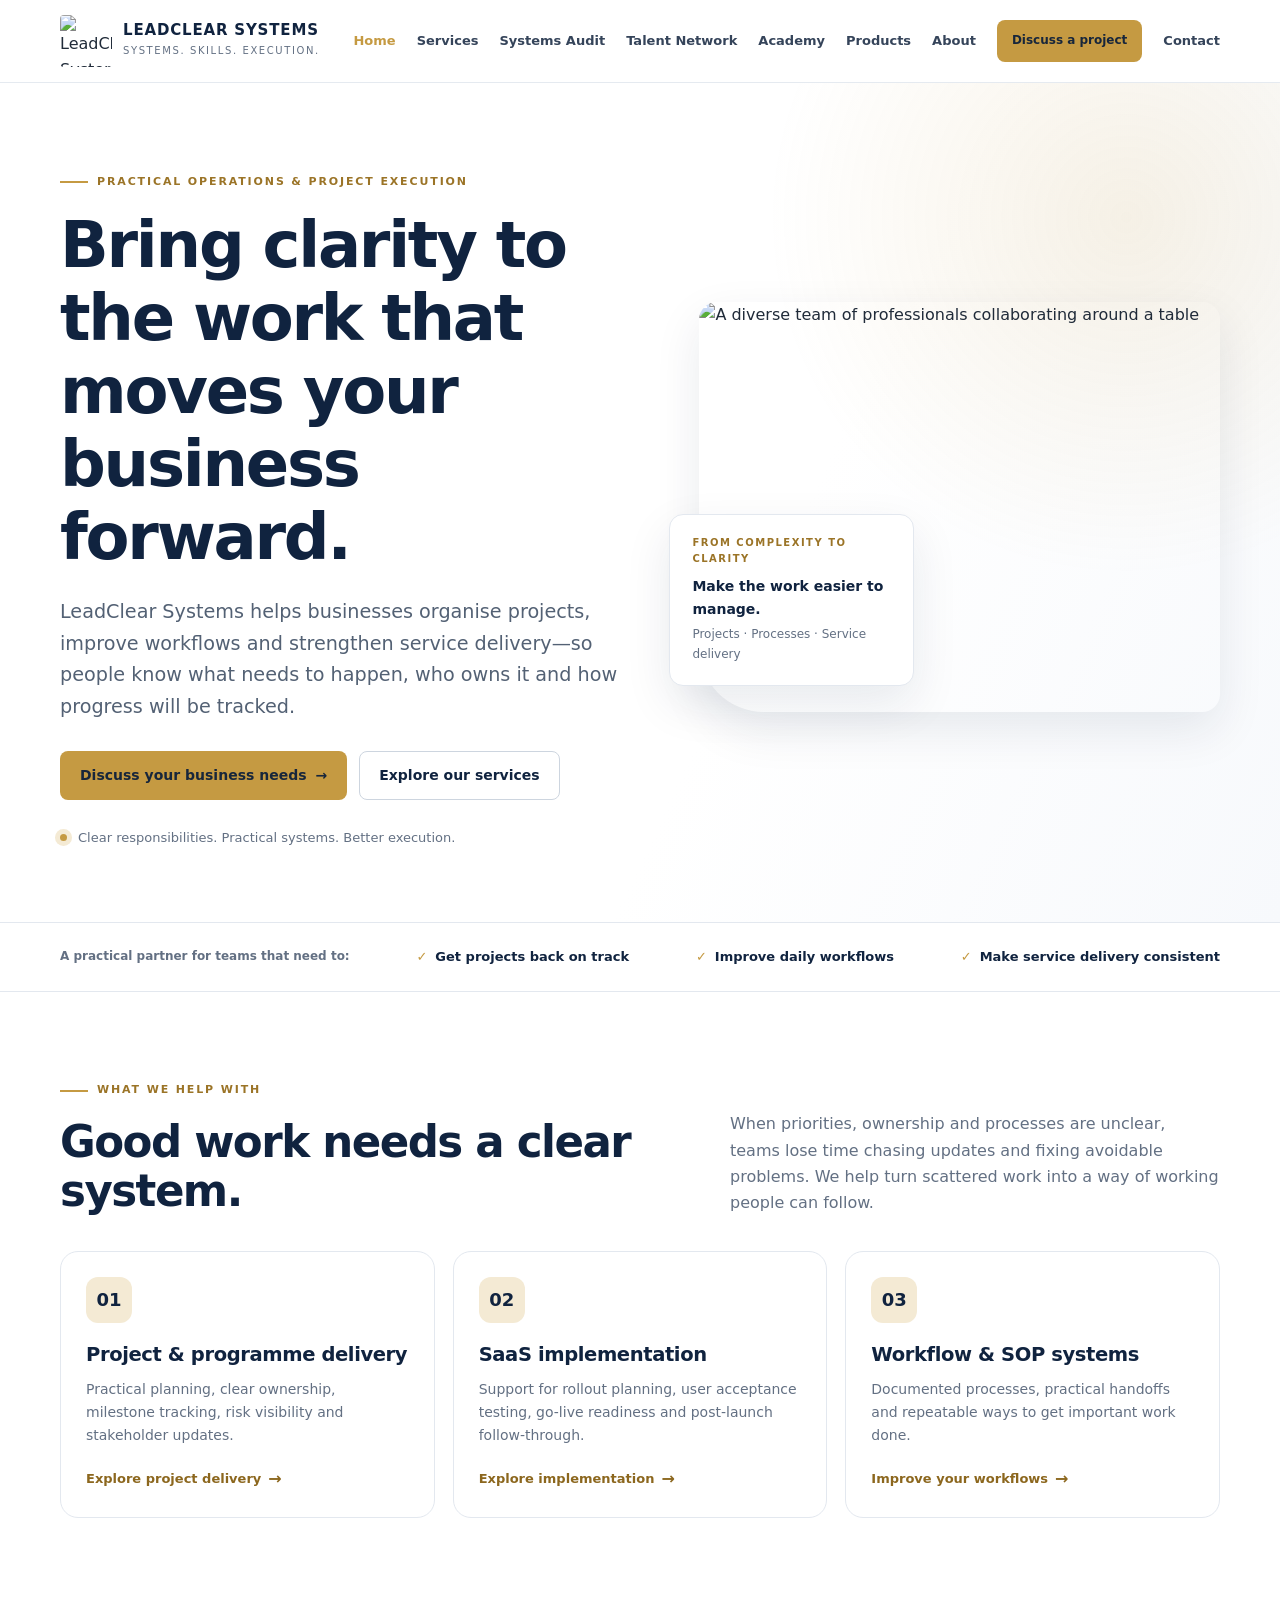
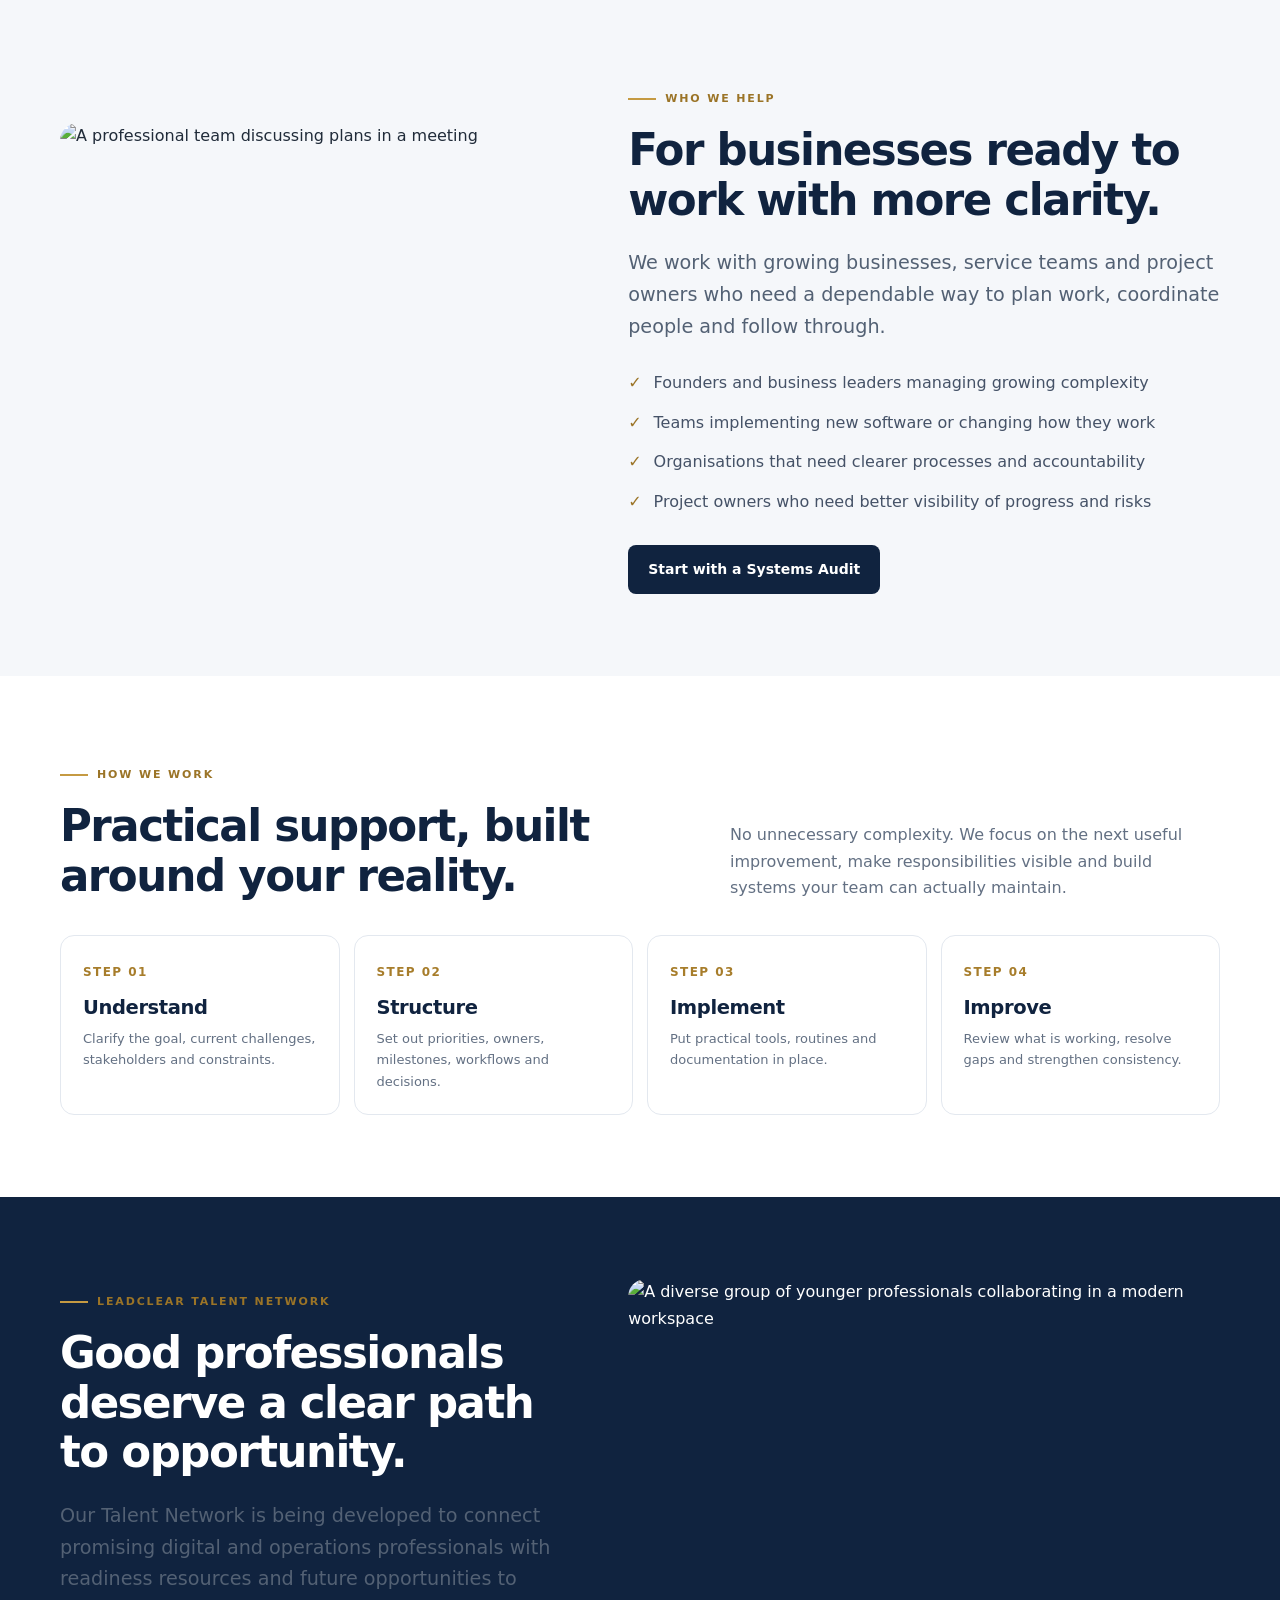
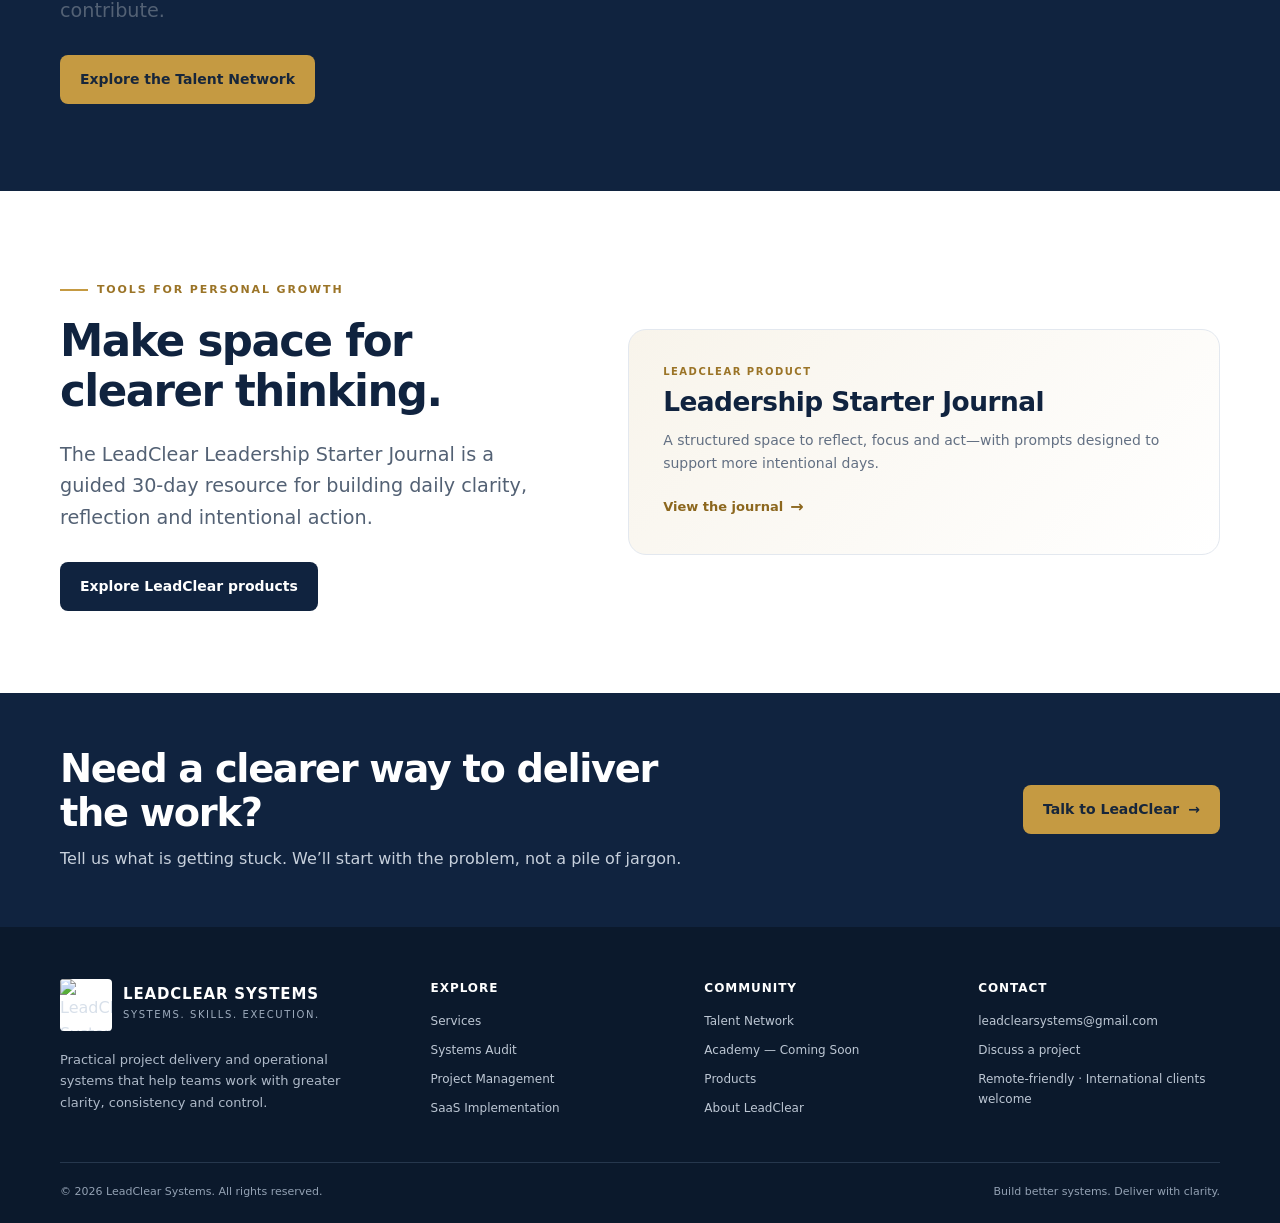
==== index.html @ c1c88829 "Add files via upload" ====
<!doctype html>
<html lang="en">
<head>
  <meta charset="utf-8">
  <meta name="viewport" content="width=device-width, initial-scale=1">
  <meta name="description" content="LeadClear Systems helps businesses bring clarity to projects, workflows and service delivery.">
  <meta name="theme-color" content="#10233f">
  <title>Home | LeadClear Systems</title>
  <link rel="preconnect" href="https://images.unsplash.com">
  <link rel="stylesheet" href="styles.css">

</head>
<body>
<a class="skip-link" href="#main">Skip to content</a>
<header class="site-header">
  <div class="container nav-wrap">
    <a class="brand" href="index.html" aria-label="LeadClear Systems home">
      <img class="brand-logo" src="assets/LeadClear_LC_Gold_Exact.png" alt="LeadClear Systems gold LC logo"><span><span class="brand-name">LEADCLEAR SYSTEMS</span><span class="brand-tag">Systems. Skills. Execution.</span></span>
    </a>
    <button class="nav-toggle" aria-expanded="false" aria-label="Open navigation menu">Menu ☰</button>
    <nav class="nav-links" aria-label="Main navigation"><a href="index.html" aria-current="page">Home</a><a href="services.html">Services</a><a href="systems-audit.html">Systems Audit</a><a href="talent-network.html">Talent Network</a><a href="academy.html">Academy</a><a href="products.html">Products</a><a href="about.html">About</a><a class="btn btn-primary btn-small" href="contact.html">Discuss a project</a><a href="contact.html">Contact</a></nav>
  </div>
</header>
<main id="main">

<section class="hero">
  <div class="container hero-grid">
    <div>
      <span class="eyebrow">Practical operations & project execution</span>
      <h1>Bring clarity to the work that moves your business forward.</h1>
      <p class="lead">LeadClear Systems helps businesses organise projects, improve workflows and strengthen service delivery—so people know what needs to happen, who owns it and how progress will be tracked.</p>
      <div class="hero-actions"><a class="btn btn-primary" href="contact.html">Discuss your business needs <span>→</span></a><a class="btn btn-outline" href="services.html">Explore our services</a></div>
      <div class="hero-note"><span></span> Clear responsibilities. Practical systems. Better execution.</div>
    </div>
    <div class="hero-visual">
      <img class="hero-photo" src="https://images.unsplash.com/photo-1521737711867-e3b97375f902?auto=format&fit=crop&w=1200&q=85" alt="A diverse team of professionals collaborating around a table">
      <div class="visual-card"><div class="visual-kicker">From complexity to clarity</div><strong>Make the work easier to manage.</strong><span>Projects · Processes · Service delivery</span></div>
    </div>
  </div>
</section>
<section class="trust-strip"><div class="container trust-inner"><span class="trust-label">A practical partner for teams that need to:</span><span class="trust-item">Get projects back on track</span><span class="trust-item">Improve daily workflows</span><span class="trust-item">Make service delivery consistent</span></div></section>
<section class="section"><div class="container">
  <div class="section-heading"><div><span class="eyebrow">What we help with</span><h2>Good work needs a clear system.</h2></div><p>When priorities, ownership and processes are unclear, teams lose time chasing updates and fixing avoidable problems. We help turn scattered work into a way of working people can follow.</p></div>
  <div class="card-grid">
    <article class="card"><div class="card-icon">01</div><h3>Project & programme delivery</h3><p>Practical planning, clear ownership, milestone tracking, risk visibility and stakeholder updates.</p><a class="text-link" href="project-management.html">Explore project delivery</a></article>
    <article class="card"><div class="card-icon">02</div><h3>SaaS implementation</h3><p>Support for rollout planning, user acceptance testing, go-live readiness and post-launch follow-through.</p><a class="text-link" href="saas-implementation.html">Explore implementation</a></article>
    <article class="card"><div class="card-icon">03</div><h3>Workflow & SOP systems</h3><p>Documented processes, practical handoffs and repeatable ways to get important work done.</p><a class="text-link" href="sop-workflow-systems.html">Improve your workflows</a></article>
  </div>
</div></section>
<section class="section section-soft"><div class="container split">
  <div><img class="split-photo" src="https://images.unsplash.com/photo-1552664730-d307ca884978?auto=format&fit=crop&w=1100&q=85" alt="A professional team discussing plans in a meeting"></div>
  <div><span class="eyebrow">Who we help</span><h2>For businesses ready to work with more clarity.</h2><p class="lead">We work with growing businesses, service teams and project owners who need a dependable way to plan work, coordinate people and follow through.</p>
    <ul class="check-list"><li>Founders and business leaders managing growing complexity</li><li>Teams implementing new software or changing how they work</li><li>Organisations that need clearer processes and accountability</li><li>Project owners who need better visibility of progress and risks</li></ul>
    <a class="btn btn-dark" href="systems-audit.html">Start with a Systems Audit</a>
  </div>
</div></section>
<section class="section"><div class="container">
  <div class="section-heading"><div><span class="eyebrow">How we work</span><h2>Practical support, built around your reality.</h2></div><p>No unnecessary complexity. We focus on the next useful improvement, make responsibilities visible and build systems your team can actually maintain.</p></div>
  <div class="process-grid">
    <div class="process-step"><span class="num">STEP 01</span><h3>Understand</h3><p>Clarify the goal, current challenges, stakeholders and constraints.</p></div>
    <div class="process-step"><span class="num">STEP 02</span><h3>Structure</h3><p>Set out priorities, owners, milestones, workflows and decisions.</p></div>
    <div class="process-step"><span class="num">STEP 03</span><h3>Implement</h3><p>Put practical tools, routines and documentation in place.</p></div>
    <div class="process-step"><span class="num">STEP 04</span><h3>Improve</h3><p>Review what is working, resolve gaps and strengthen consistency.</p></div>
  </div>
</div></section>
<section class="section section-dark"><div class="container split">
  <div><span class="eyebrow">LeadClear Talent Network</span><h2>Good professionals deserve a clear path to opportunity.</h2><p class="lead">Our Talent Network is being developed to connect promising digital and operations professionals with readiness resources and future opportunities to contribute.</p><a class="btn btn-primary" href="talent-network.html">Explore the Talent Network</a></div>
  <div><img class="split-photo" style="border-radius:18px 18px 60px 18px" src="https://images.unsplash.com/photo-1522071820081-009f0129c71c?auto=format&fit=crop&w=1100&q=85" alt="A diverse group of younger professionals collaborating in a modern workspace"></div>
</div></section>
<section class="section"><div class="container split">
  <div><span class="eyebrow">Tools for personal growth</span><h2>Make space for clearer thinking.</h2><p class="lead">The LeadClear Leadership Starter Journal is a guided 30-day resource for building daily clarity, reflection and intentional action.</p><a class="btn btn-dark" href="products.html">Explore LeadClear products</a></div>
  <div class="card" style="padding:34px;background:linear-gradient(135deg,#f8f4eb,#fff);"><div class="visual-kicker">LeadClear product</div><h3 style="font-size:1.65rem;margin-bottom:12px">Leadership Starter Journal</h3><p>A structured space to reflect, focus and act—with prompts designed to support more intentional days.</p><a class="text-link" href="https://leadclear-journal-landing.vercel.app/" target="_blank" rel="noopener">View the journal</a></div>
</div></section>
<section class="cta-band"><div class="container cta-inner"><div><h2>Need a clearer way to deliver the work?</h2><p>Tell us what is getting stuck. We’ll start with the problem, not a pile of jargon.</p></div><a class="btn btn-primary" href="contact.html">Talk to LeadClear <span>→</span></a></div></section>

</main>
<footer class="footer">
  <div class="container">
    <div class="footer-grid">
      <div><a class="brand" href="index.html"><img class="brand-logo" src="assets/LeadClear_LC_Gold_Exact.png" alt="LeadClear Systems gold LC logo"><span><span class="brand-name">LEADCLEAR SYSTEMS</span><span class="brand-tag">Systems. Skills. Execution.</span></span></a>
        <p class="footer-intro">Practical project delivery and operational systems that help teams work with greater clarity, consistency and control.</p></div>
      <div><h4>Explore</h4><div class="footer-links"><a href="services.html">Services</a><a href="systems-audit.html">Systems Audit</a><a href="project-management.html">Project Management</a><a href="saas-implementation.html">SaaS Implementation</a></div></div>
      <div><h4>Community</h4><div class="footer-links"><a href="talent-network.html">Talent Network</a><a href="academy.html">Academy — Coming Soon</a><a href="products.html">Products</a><a href="about.html">About LeadClear</a></div></div>
      <div><h4>Contact</h4><div class="footer-links"><a href="mailto:leadclearsystems@gmail.com">leadclearsystems@gmail.com</a><a href="contact.html">Discuss a project</a><span>Remote-friendly · International clients welcome</span></div></div>
    </div>
    <div class="footer-bottom"><span>© <span data-year></span> LeadClear Systems. All rights reserved.</span><span>Build better systems. Deliver with clarity.</span></div>
  </div>
</footer>
<script src="script.js"></script>
</body>
</html>
---- styles.css ----
:root {
  --navy: #10233f;
  --navy-2: #183658;
  --gold: #c59a42;
  --gold-light: #f4ead4;
  --ink: #202b39;
  --muted: #637083;
  --paper: #ffffff;
  --soft: #f5f7fa;
  --line: #e3e8ef;
  --radius: 18px;
  --shadow: 0 18px 48px rgba(16,35,63,.09);
  --max: 1160px;
}
* { box-sizing: border-box; }
html { scroll-behavior: smooth; }
body { margin: 0; color: var(--ink); background: var(--paper); font-family: Inter, ui-sans-serif, system-ui, -apple-system, BlinkMacSystemFont, "Segoe UI", sans-serif; line-height: 1.65; }
a { color: inherit; text-decoration: none; }
img { max-width: 100%; display: block; }
button, input, textarea, select { font: inherit; }
.container { width: min(var(--max), calc(100% - 40px)); margin-inline: auto; }
.skip-link { position: absolute; left: -999px; top: 0; background: white; padding: 10px; z-index: 1000; }
.skip-link:focus { left: 10px; }
.site-header { position: sticky; top: 0; z-index: 100; background: rgba(255,255,255,.96); border-bottom: 1px solid rgba(227,232,239,.9); backdrop-filter: blur(12px); }
.nav-wrap { display:flex; align-items:center; justify-content:space-between; gap: 24px; min-height: 82px; }
.brand { display:flex; align-items:center; gap: 11px; min-width: 185px; }
.brand-mark { display:grid; place-items:center; width:42px; height:42px; border: 2px solid var(--gold); border-radius: 12px 4px 12px 4px; color: var(--navy); font-size: 15px; font-weight: 850; letter-spacing:-1px; }
.brand-name { display:block; color:var(--navy); font-size: 15px; font-weight: 800; letter-spacing: .055em; line-height:1.15; }
.brand-tag { display:block; color:var(--muted); font-size:10px; letter-spacing:.16em; text-transform:uppercase; margin-top:4px; }
.nav-links { display:flex; align-items:center; justify-content:flex-end; gap: 21px; font-size: 13px; font-weight: 650; color: #35445a; }
.nav-links a:not(.btn):hover, .nav-links a[aria-current="page"] { color: var(--gold); }
.nav-toggle { display:none; border:1px solid var(--line); background:white; color:var(--navy); border-radius:10px; padding:9px 12px; cursor:pointer; }
.btn { display:inline-flex; align-items:center; justify-content:center; gap:9px; padding:12px 19px; border-radius:8px; border:1px solid transparent; font-size:14px; font-weight:750; transition:transform .18s ease, background .18s ease; cursor:pointer; }
.btn:hover { transform: translateY(-2px); }
.btn-primary { background:var(--gold); color:#17263b; }
.btn-primary:hover { background:#d4ad5e; }
.btn-dark { background:var(--navy); color:white; }
.btn-outline { border-color:#cdd5df; color:var(--navy); background:white; }
.btn-small { padding:10px 14px; font-size:12px; }
.hero { padding: 82px 0 74px; background: radial-gradient(circle at 88% 16%, rgba(197,154,66,.13), transparent 27%), linear-gradient(115deg,#fff 0%,#fff 60%,#f7f9fc 100%); overflow:hidden; }
.hero-grid { display:grid; grid-template-columns: 1.05fr .95fr; align-items:center; gap:64px; }
.eyebrow { display:inline-flex; align-items:center; gap:9px; color:#9b7427; font-size:11px; font-weight:850; letter-spacing:.17em; text-transform:uppercase; margin-bottom:18px; }
.eyebrow:before { content:""; width:28px; height:2px; background:var(--gold); }
h1,h2,h3 { color:var(--navy); line-height:1.14; letter-spacing:-.035em; margin:0; }
h1 { font-size:clamp(2.6rem,5vw,4.55rem); max-width:760px; }
h2 { font-size:clamp(2rem,3.4vw,3rem); }
h3 { font-size:1.22rem; letter-spacing:-.02em; }
.lead { color:#536174; font-size:clamp(1.05rem,1.6vw,1.2rem); max-width:620px; margin:22px 0 28px; }
.hero-actions { display:flex; flex-wrap:wrap; gap:12px; }
.hero-note { display:flex; align-items:center; gap:11px; margin-top:27px; color:var(--muted); font-size:13px; }
.hero-note span { width:7px; height:7px; border-radius:50%; background:var(--gold); box-shadow:0 0 0 5px var(--gold-light); }
.hero-visual { position:relative; min-height:410px; }
.hero-photo { width:100%; height:410px; object-fit:cover; border-radius: 18px 18px 18px 65px; box-shadow:var(--shadow); }
.visual-card { position:absolute; left:-30px; bottom:26px; background:white; padding:20px 22px; border-radius:14px; box-shadow:var(--shadow); max-width:245px; border:1px solid var(--line); }
.visual-card strong { display:block; color:var(--navy); font-size:14px; }
.visual-card span { display:block; color:var(--muted); font-size:12px; margin-top:4px; }
.visual-kicker { color:#9b7427; font-size:10px; font-weight:800; letter-spacing:.15em; text-transform:uppercase; margin-bottom:7px; }
.trust-strip { border-block:1px solid var(--line); padding:23px 0; background:white; }
.trust-inner { display:flex; align-items:center; justify-content:space-between; gap:24px; flex-wrap:wrap; }
.trust-label { color:var(--muted); font-size:12px; font-weight:700; }
.trust-item { color:var(--navy); font-size:13px; font-weight:750; display:flex; gap:8px; align-items:center; }
.trust-item:before { content:"✓"; color:var(--gold); font-weight:900; }
.section { padding:82px 0; }
.section-soft { background:var(--soft); }
.section-dark { background:var(--navy); color:white; }
.section-dark h2,.section-dark h3 { color:white; }
.section-heading { display:flex; justify-content:space-between; align-items:end; gap:30px; margin-bottom:34px; }
.section-heading p { max-width:490px; color:var(--muted); margin:0; }
.section-dark .section-heading p { color:#c4cedb; }
.card-grid { display:grid; grid-template-columns:repeat(3,minmax(0,1fr)); gap:18px; }
.card { border:1px solid var(--line); border-radius:var(--radius); padding:25px; background:white; transition:transform .2s ease, box-shadow .2s ease; }
.card:hover { transform:translateY(-3px); box-shadow:var(--shadow); }
.card p { color:var(--muted); font-size:14px; margin:12px 0 18px; }
.card-icon { width:46px; height:46px; display:grid; place-items:center; border-radius:12px; background:var(--gold-light); color:var(--navy); font-weight:900; font-size:18px; margin-bottom:21px; }
.text-link { display:inline-flex; align-items:center; gap:7px; color:#8c671e; font-size:13px; font-weight:800; }
.text-link:after { content:"→"; font-size:16px; }
.split { display:grid; grid-template-columns: .92fr 1.08fr; gap:64px; align-items:center; }
.split-photo { width:100%; height:430px; object-fit:cover; border-radius:18px 60px 18px 18px; }
.check-list { list-style:none; margin:24px 0 30px; padding:0; display:grid; gap:13px; }
.check-list li { display:flex; gap:12px; color:#455267; }
.check-list li:before { content:"✓"; color:#9b7427; font-weight:900; }
.stat-row { display:grid; grid-template-columns:repeat(3,1fr); gap:12px; margin-top:27px; }
.stat { border-left:2px solid var(--gold); padding-left:14px; }
.stat strong { display:block; color:var(--navy); font-size:21px; }
.stat span { display:block; color:var(--muted); font-size:11px; }
.cta-band { padding:54px 0; background:var(--navy); color:white; }
.cta-inner { display:flex; align-items:center; justify-content:space-between; gap:30px; }
.cta-inner h2 { color:white; font-size:clamp(1.7rem,3vw,2.5rem); max-width:670px; }
.cta-inner p { color:#c7d0dc; margin:12px 0 0; }
.page-hero { padding:70px 0 64px; background:linear-gradient(115deg,#f8fafc,#fff 65%,#f8f3e8); border-bottom:1px solid var(--line); }
.page-hero h1 { font-size:clamp(2.4rem,4.7vw,4rem); max-width:850px; }
.page-hero .lead { max-width:740px; margin-bottom:0; }
.breadcrumb { color:var(--muted); font-size:12px; margin-bottom:20px; }
.breadcrumb a { color:#8c671e; font-weight:700; }
.service-detail { display:grid; grid-template-columns: .6fr 1.4fr; gap:36px; padding:30px 0; border-bottom:1px solid var(--line); }
.service-detail:last-child { border-bottom:0; }
.service-number { color:var(--gold); font-size:13px; font-weight:900; letter-spacing:.12em; }
.service-detail p { color:var(--muted); margin:12px 0; }
.pill-row { display:flex; flex-wrap:wrap; gap:8px; margin-top:20px; }
.pill { display:inline-flex; border:1px solid var(--line); border-radius:999px; padding:7px 11px; font-size:11px; color:#536174; background:white; }
.process-grid { display:grid; grid-template-columns:repeat(4,1fr); gap:14px; margin-top:32px; }
.process-step { padding:22px; border:1px solid var(--line); border-radius:14px; background:white; }
.process-step .num { color:#a77d2b; font-size:12px; font-weight:900; letter-spacing:.12em; }
.process-step h3 { margin:12px 0 9px; }
.process-step p { color:var(--muted); font-size:13px; margin:0; }
.form-card { max-width:760px; padding:30px; border:1px solid var(--line); border-radius:var(--radius); box-shadow:var(--shadow); background:white; }
.form-grid { display:grid; grid-template-columns:1fr 1fr; gap:16px; }
.field { display:flex; flex-direction:column; gap:7px; }
.field-full { grid-column:1/-1; }
.field label { font-size:12px; font-weight:800; color:var(--navy); }
.field input,.field textarea,.field select { width:100%; padding:12px 13px; border:1px solid #d7dee7; border-radius:8px; background:white; color:var(--ink); outline:none; }
.field input:focus,.field textarea:focus,.field select:focus { border-color:var(--gold); box-shadow:0 0 0 3px rgba(197,154,66,.14); }
.field textarea { min-height:130px; resize:vertical; }
.form-note { color:var(--muted); font-size:12px; margin-top:12px; }
.notice { padding:16px 18px; border-radius:10px; background:#fff8e9; border:1px solid #ead6a7; color:#6f531d; font-size:13px; margin:18px 0; }
.quote { font-size:clamp(1.35rem,2.4vw,2rem); color:var(--navy); line-height:1.4; letter-spacing:-.025em; max-width:850px; }
.footer { background:#0b192c; color:#d8e0ea; padding:52px 0 22px; }
.footer-grid { display:grid; grid-template-columns:1.4fr 1fr 1fr 1fr; gap:32px; padding-bottom:36px; }
.footer .brand-name { color:white; }
.footer .brand-tag { color:#9eacbd; }
.footer-intro { color:#aeb9c8; font-size:13px; max-width:300px; margin-top:18px; }
.footer h4 { color:white; margin:0 0 14px; font-size:12px; letter-spacing:.08em; text-transform:uppercase; }
.footer-links { display:grid; gap:9px; font-size:12px; color:#bdc7d4; }
.footer-links a:hover { color:#e5c57f; }
.footer-bottom { border-top:1px solid #26374d; padding-top:20px; display:flex; justify-content:space-between; gap:20px; color:#93a1b3; font-size:11px; }
.empty-state { padding:30px; border:1px dashed #c9d2de; border-radius:16px; background:#fbfcfe; color:var(--muted); }
@media (max-width: 1000px) {
  .nav-links { gap:12px; font-size:12px; }
  .brand { min-width:160px; }
  .hero-grid { gap:38px; }
  .card-grid { grid-template-columns:repeat(2,minmax(0,1fr)); }
  .footer-grid { grid-template-columns:repeat(2,1fr); }
}
@media (max-width: 760px) {
  .container { width:min(var(--max),calc(100% - 32px)); }
  .nav-wrap { min-height:72px; }
  .nav-toggle { display:block; }
  .nav-links { display:none; position:absolute; left:0; right:0; top:72px; background:white; border-bottom:1px solid var(--line); padding:18px 20px 22px; align-items:stretch; flex-direction:column; gap:0; box-shadow:0 18px 25px rgba(16,35,63,.08); }
  .nav-links.open { display:flex; }
  .nav-links a:not(.btn) { padding:10px 0; border-bottom:1px solid #edf0f4; }
  .nav-links .btn { margin-top:13px; }
  .hero { padding:55px 0 55px; }
  .hero-grid,.split { grid-template-columns:1fr; gap:34px; }
  .hero-visual { min-height:300px; }
  .hero-photo { height:320px; }
  .visual-card { left:12px; bottom:12px; }
  .section { padding:60px 0; }
  .section-heading { display:block; }
  .section-heading p { margin-top:14px; }
  .card-grid { grid-template-columns:1fr; }
  .split-photo { height:320px; }
  .stat-row { gap:8px; }
  .stat strong { font-size:18px; }
  .cta-inner { align-items:flex-start; flex-direction:column; }
  .page-hero { padding:52px 0; }
  .service-detail { grid-template-columns:1fr; gap:10px; }
  .process-grid { grid-template-columns:1fr 1fr; }
  .form-card { padding:22px; }
  .form-grid { grid-template-columns:1fr; }
  .field-full { grid-column:auto; }
  .footer-grid { grid-template-columns:1fr 1fr; gap:26px 18px; }
  .footer-grid > div:first-child { grid-column:1/-1; }
  .footer-bottom { flex-direction:column; gap:8px; }
}
@media (max-width: 430px) {
  .brand-mark { width:38px; height:38px; }
  .brand-name { font-size:13px; }
  .brand-tag { font-size:9px; }
  .process-grid { grid-template-columns:1fr; }
  .footer-grid { grid-template-columns:1fr; }
  .footer-grid > div:first-child { grid-column:auto; }
}

/* Brand asset correction: use the supplied LeadClear gold LC logo. */
.brand-logo {
  display: block;
  width: 52px;
  height: 52px;
  object-fit: contain;
  flex: 0 0 auto;
  background: #ffffff;
  border-radius: 4px;
}
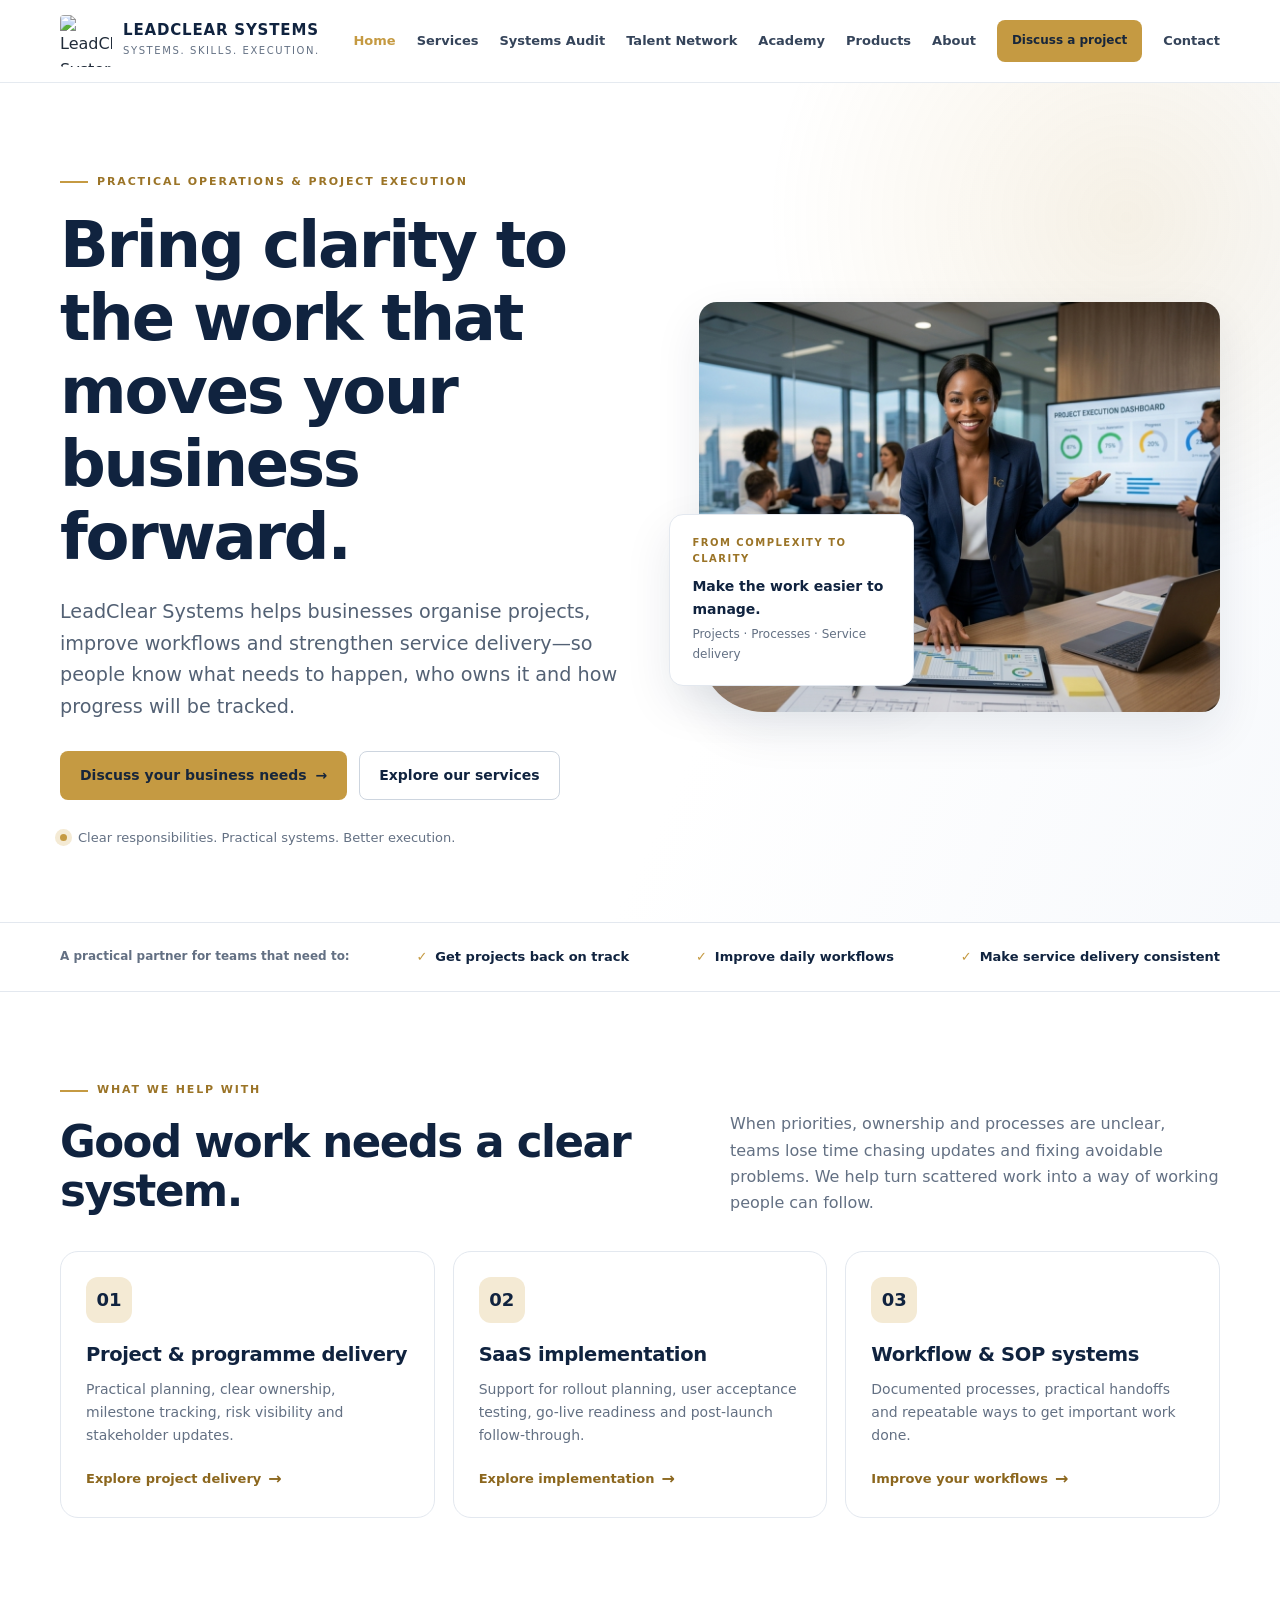
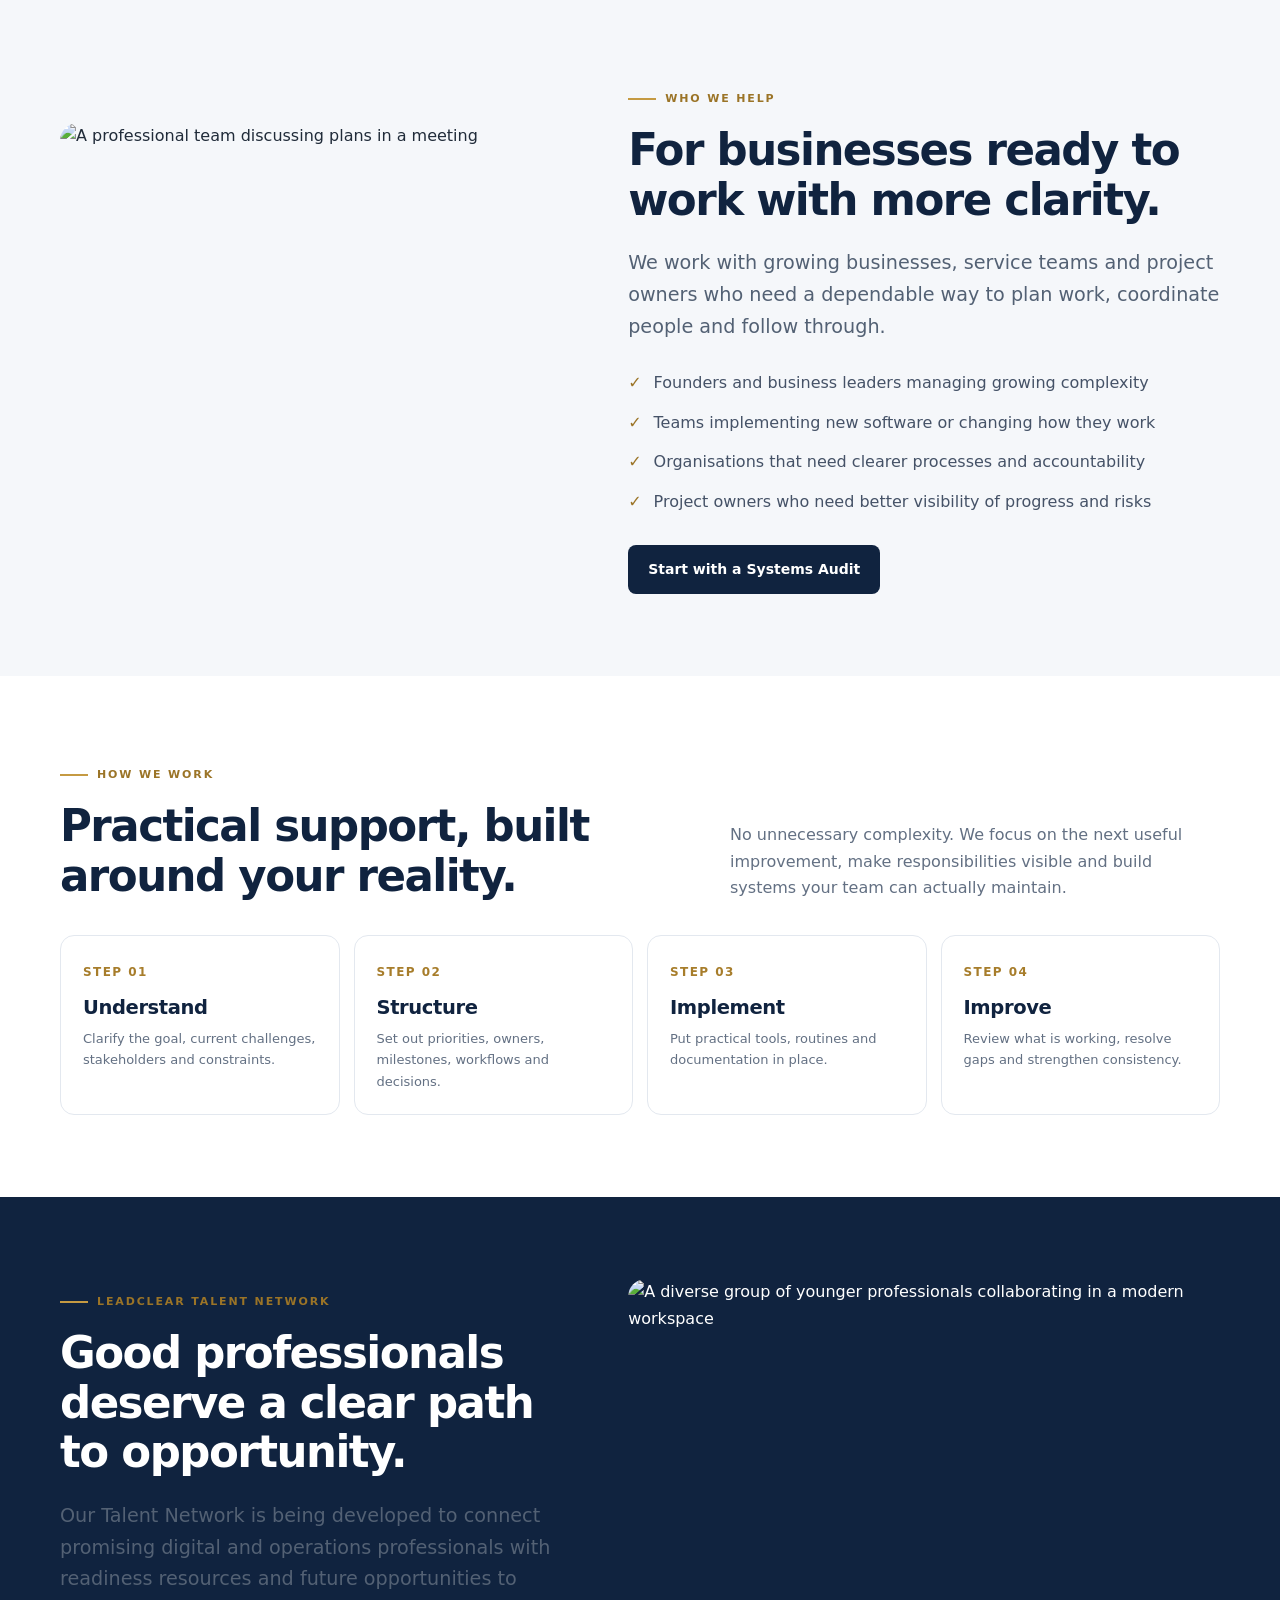
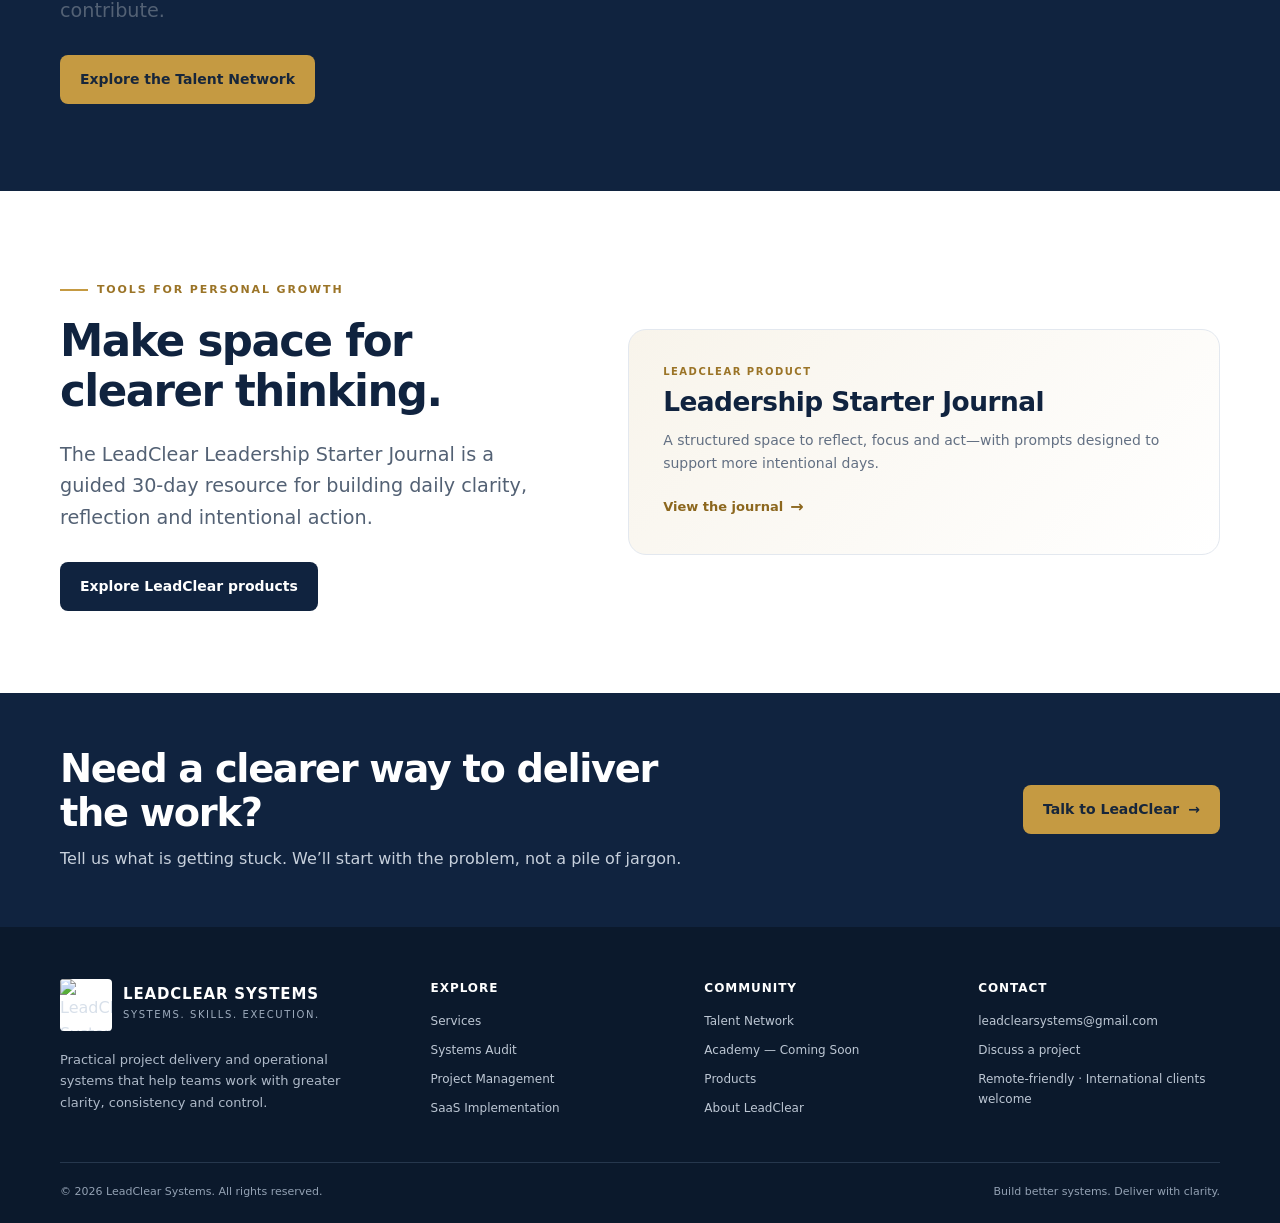
==== commit 3f49812b: "Update index.html" ====
--- a/index.html
+++ b/index.html
@@ -33,7 +33,7 @@
       <div class="hero-note"><span></span> Clear responsibilities. Practical systems. Better execution.</div>
     </div>
     <div class="hero-visual">
-      <img class="hero-photo" src="https://images.unsplash.com/photo-1521737711867-e3b97375f902?auto=format&fit=crop&w=1200&q=85" alt="A diverse team of professionals collaborating around a table">
+      <img class="hero-photo" src="/images/operations-execution.jpg" alt="Practical operations">
       <div class="visual-card"><div class="visual-kicker">From complexity to clarity</div><strong>Make the work easier to manage.</strong><span>Projects · Processes · Service delivery</span></div>
     </div>
   </div>
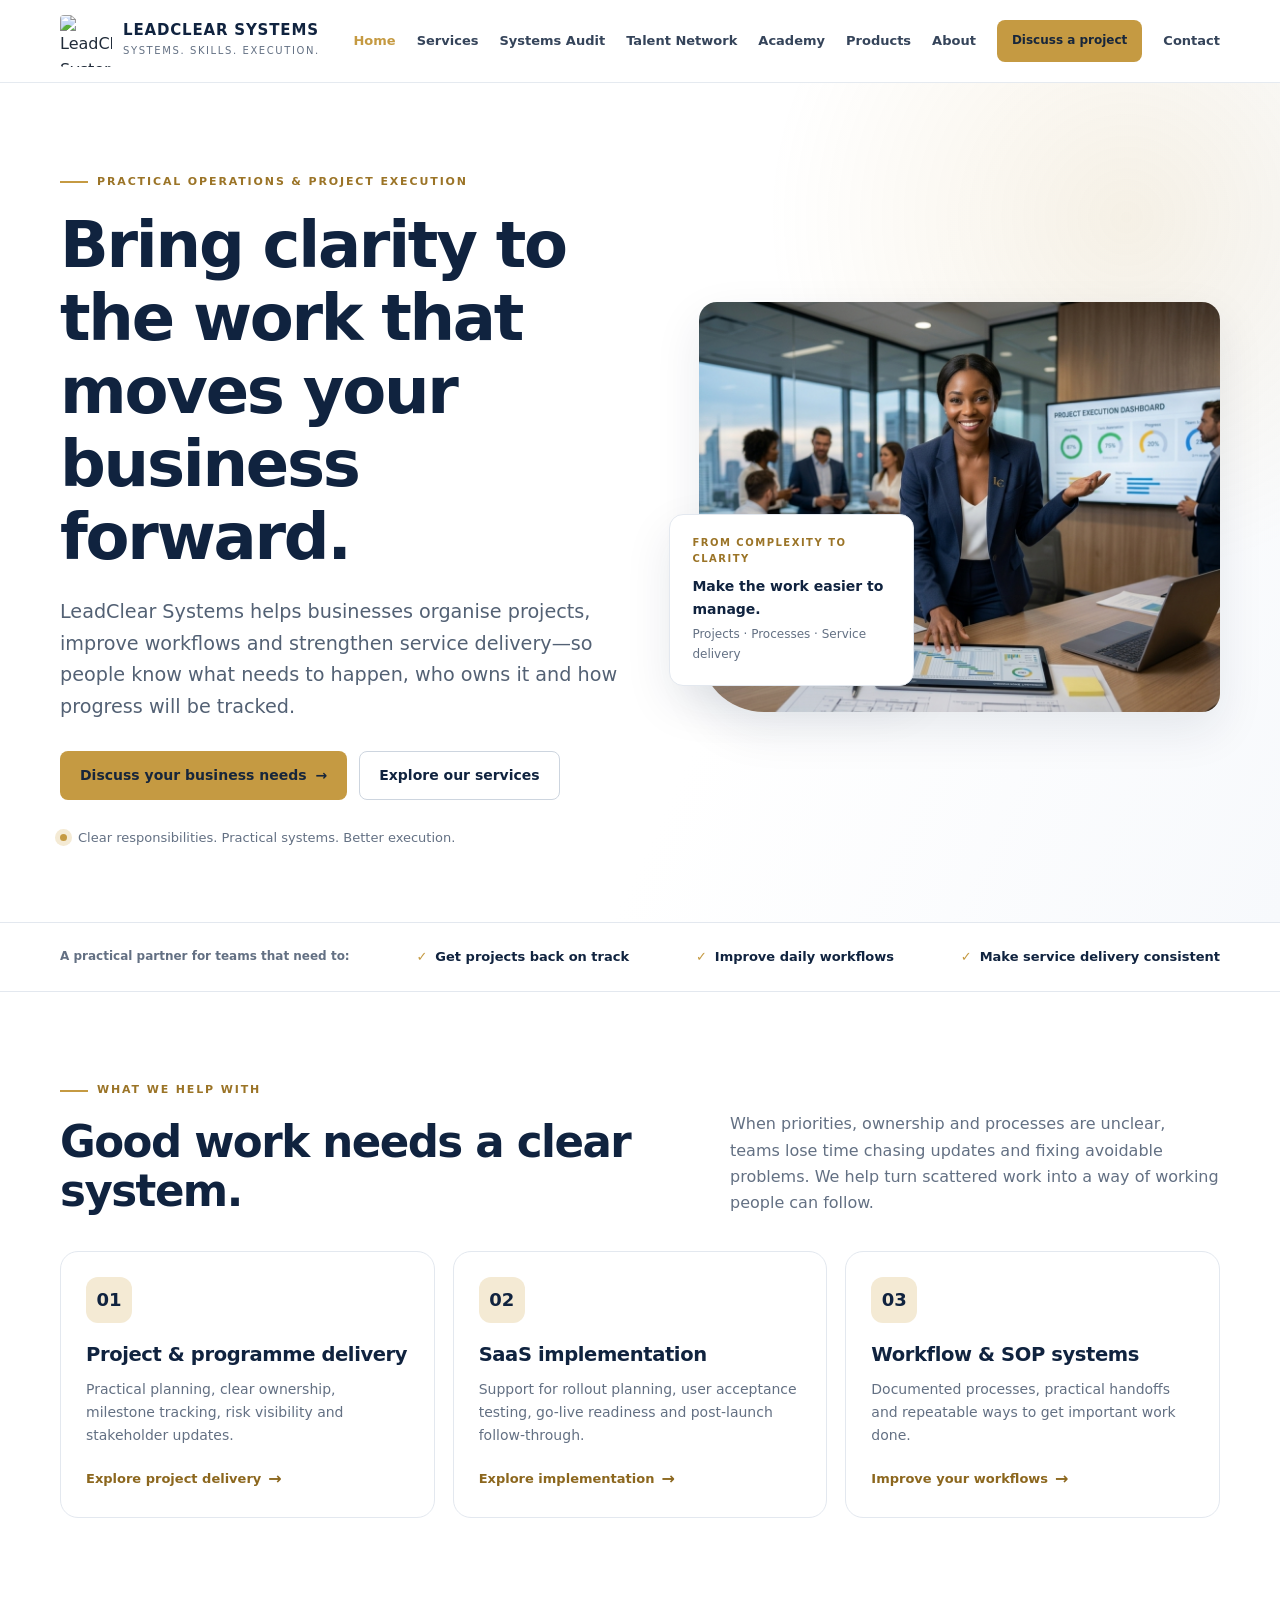
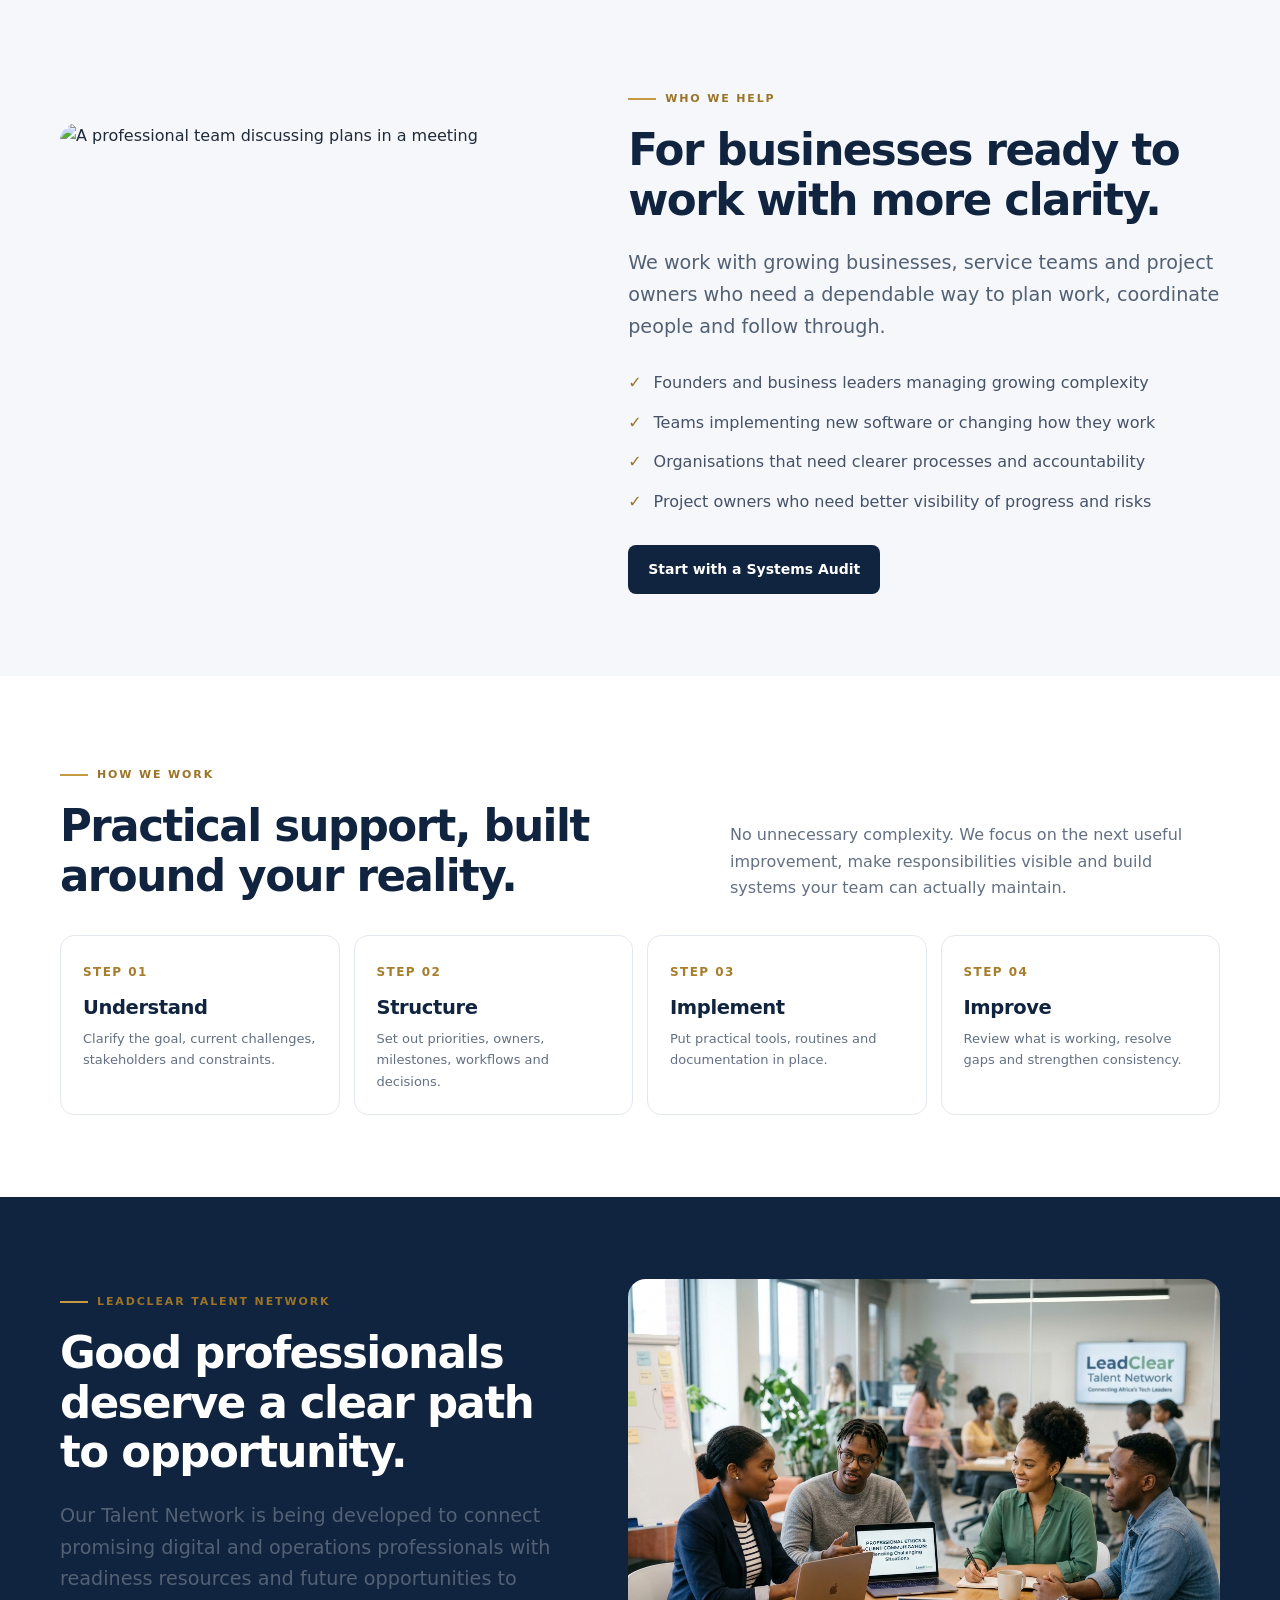
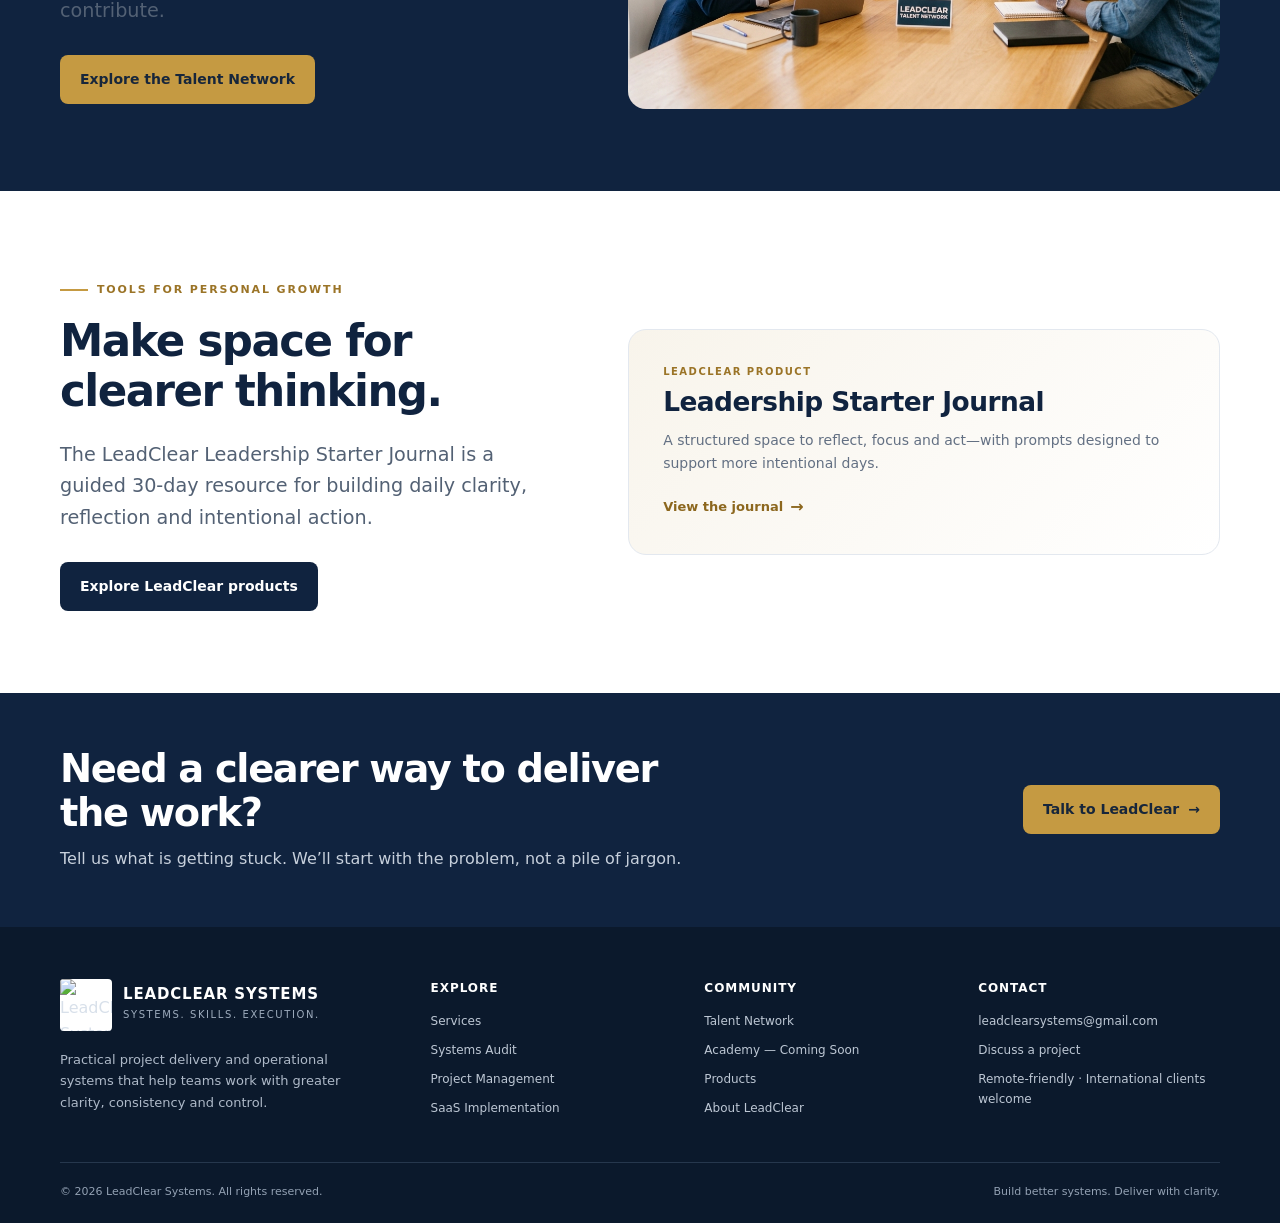
==== commit e91c9f7e: "Update index.html" ====
--- a/index.html
+++ b/index.html
@@ -65,7 +65,7 @@
 </div></section>
 <section class="section section-dark"><div class="container split">
   <div><span class="eyebrow">LeadClear Talent Network</span><h2>Good professionals deserve a clear path to opportunity.</h2><p class="lead">Our Talent Network is being developed to connect promising digital and operations professionals with readiness resources and future opportunities to contribute.</p><a class="btn btn-primary" href="talent-network.html">Explore the Talent Network</a></div>
-  <div><img class="split-photo" style="border-radius:18px 18px 60px 18px" src="https://images.unsplash.com/photo-1522071820081-009f0129c71c?auto=format&fit=crop&w=1100&q=85" alt="A diverse group of younger professionals collaborating in a modern workspace"></div>
+  <div><img class="split-photo" style="border-radius:18px 18px 60px 18px" src="/images/leadcleartalentnetwork.jpg" alt="A diverse group of younger professionals collaborating in a modern workspace"></div>
 </div></section>
 <section class="section"><div class="container split">
   <div><span class="eyebrow">Tools for personal growth</span><h2>Make space for clearer thinking.</h2><p class="lead">The LeadClear Leadership Starter Journal is a guided 30-day resource for building daily clarity, reflection and intentional action.</p><a class="btn btn-dark" href="products.html">Explore LeadClear products</a></div>
